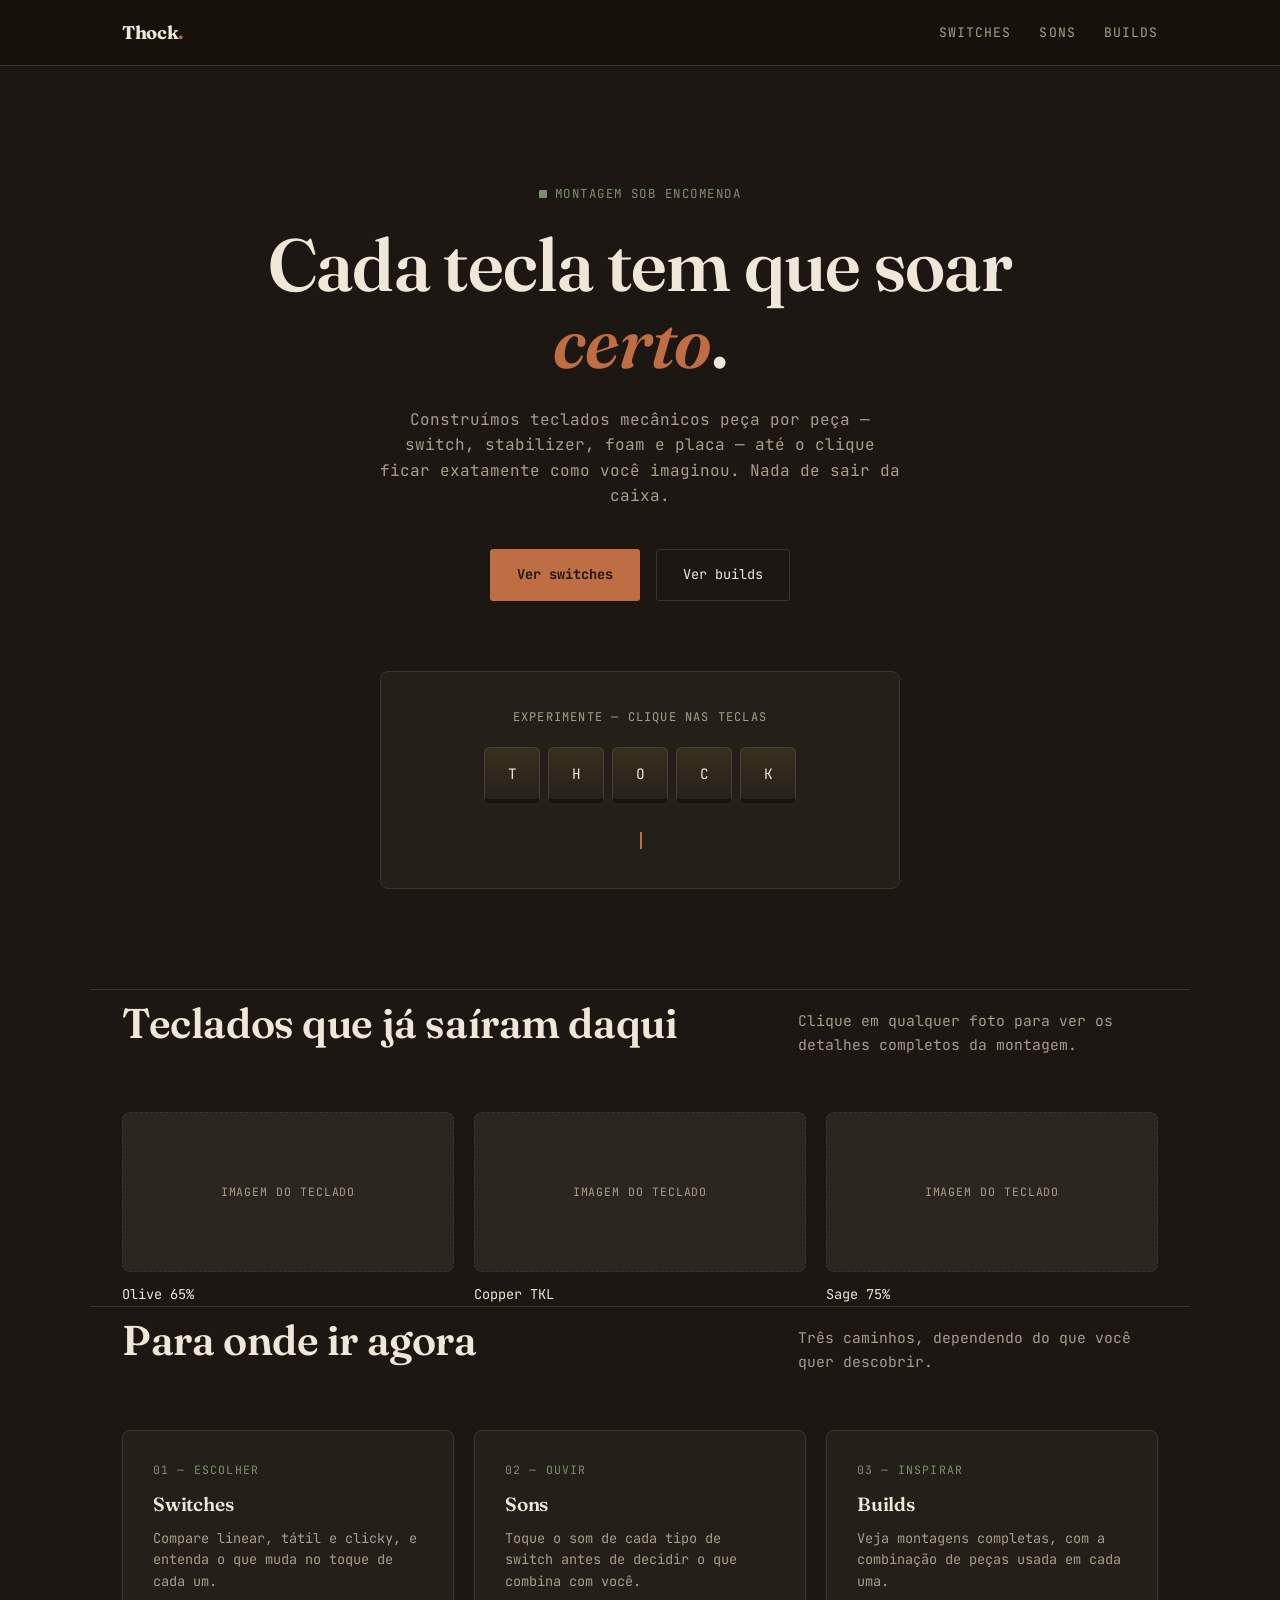
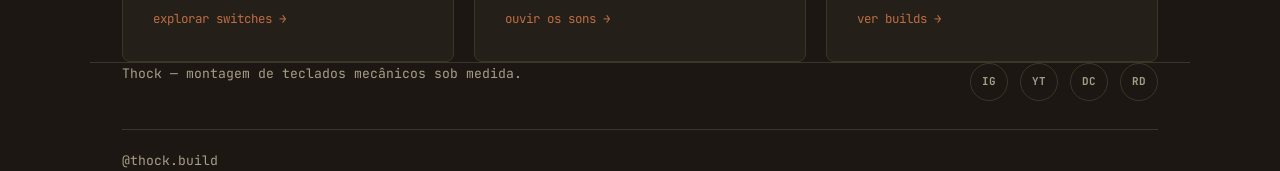
==== Projeto pratico 2/index.html @ 2ace622f "Add files via upload" ====
<!DOCTYPE html>
<html lang="pt-BR">
<head>
<meta charset="UTF-8">
<meta name="viewport" content="width=device-width, initial-scale=1.0">
<title>Thock — teclados mecânicos feitos sob medida</title>
<link rel="preconnect" href="https://fonts.googleapis.com">
<link rel="preconnect" href="https://fonts.gstatic.com" crossorigin>
<link href="https://fonts.googleapis.com/css2?family=Fraunces:opsz,wght@9..144,400;9..144,600;9..144,700&family=JetBrains+Mono:wght@400;500;700&display=swap" rel="stylesheet">
<link rel="stylesheet" href="styles.css">
</head>
<body>

<!-- MENU DO SITE — igual em todas as páginas. O link ativo (nenhum aqui, já que é a home)
     ganha a classe "active" nas outras páginas para indicar onde você está -->
<header class="site-header">
  <nav aria-label="Navegação principal">
    <a class="logo" href="index.html">Thock<span>.</span></a>
    <ul class="nav-links">
      <li><a href="switches.html">Switches</a></li>
      <li><a href="sounds.html">Sons</a></li>
      <li><a href="builds.html">Builds</a></li>
    </ul>
  </nav>
</header>

<main>
  <!-- ===================== HERO — centralizado, com animação de entrada (ver styles.css) ===================== -->
  <header class="hero wrap">
    <span class="eyebrow">montagem sob encomenda</span>
    <h1>Cada tecla tem que soar <em>certo</em>.</h1>
    <p>Construímos teclados mecânicos peça por peça — switch, stabilizer, foam e placa — até o clique ficar exatamente como você imaginou. Nada de sair da caixa.</p>
    <div class="cta-row">
      <a class="btn btn-primary" href="switches.html">Ver switches</a>
      <a class="btn btn-ghost" href="builds.html">Ver builds</a>
    </div>

    <div class="keycap-demo">
      <div class="hint">experimente — clique nas teclas</div>
      <div class="keys" id="keys"></div>
      <div class="typed-out" id="typedOut"><span class="cursor"></span></div>
    </div>
  </header>

  <!-- ===================== GALERIA — fotos clicáveis, levam até builds.html ===================== -->
  <section id="galeria" class="wrap" aria-labelledby="galeria-heading">
    <div class="section-head">
      <h2 id="galeria-heading">Teclados que já saíram daqui</h2>
      <p>Clique em qualquer foto para ver os detalhes completos da montagem.</p>
    </div>
    <div class="gallery-grid">
      <!-- Cada item é um LINK (<a>) inteiro, não só a imagem — clicar em qualquer parte do card leva a builds.html -->
      <a class="gallery-item" href="builds.html">
        <!-- ESPAÇO PARA IMAGEM: troque esta <div> por <img class="img-placeholder" src="foto.jpg" alt="Teclado Olive 65%"> -->
        <div class="img-placeholder">imagem do teclado</div>
        <div class="caption"><span>Olive 65%</span><span class="arrow">→</span></div>
      </a>
      <a class="gallery-item" href="builds.html">
        <div class="img-placeholder">imagem do teclado</div>
        <div class="caption"><span>Copper TKL</span><span class="arrow">→</span></div>
      </a>
      <a class="gallery-item" href="builds.html">
        <div class="img-placeholder">imagem do teclado</div>
        <div class="caption"><span>Sage 75%</span><span class="arrow">→</span></div>
      </a>
    </div>
  </section>

  <!-- ===================== CARDS-GUIA — navegação alternativa, além do menu do topo ===================== -->
  <section id="explorar" class="wrap" aria-labelledby="explorar-heading">
    <div class="section-head">
      <h2 id="explorar-heading">Para onde ir agora</h2>
      <p>Três caminhos, dependendo do que você quer descobrir.</p>
    </div>
    <div class="guide-grid">
      <a class="guide-card" href="switches.html">
        <span class="tag">01 — Escolher</span>
        <h3>Switches</h3>
        <p>Compare linear, tátil e clicky, e entenda o que muda no toque de cada um.</p>
        <span class="go">explorar switches →</span>
      </a>
      <a class="guide-card" href="sounds.html">
        <span class="tag">02 — Ouvir</span>
        <h3>Sons</h3>
        <p>Toque o som de cada tipo de switch antes de decidir o que combina com você.</p>
        <span class="go">ouvir os sons →</span>
      </a>
      <a class="guide-card" href="builds.html">
        <span class="tag">03 — Inspirar</span>
        <h3>Builds</h3>
        <p>Veja montagens completas, com a combinação de peças usada em cada uma.</p>
        <span class="go">ver builds →</span>
      </a>
    </div>
  </section>
</main>

<!-- RODAPÉ — igual em todas as páginas -->
<footer class="wrap">
  <div class="footer-top">
    <div>Thock — montagem de teclados mecânicos sob medida.</div>
    <!-- Redes sociais fictícias, coerentes com o tema (comunidade de teclados mecânicos).
         Troque os href="#" pelos links reais quando o projeto virar algo de verdade. -->
    <div class="social-links">
      <a href="#" aria-label="Instagram do Thock">IG</a>
      <a href="#" aria-label="YouTube do Thock">YT</a>
      <a href="#" aria-label="Discord da comunidade Thock">DC</a>
      <a href="#" aria-label="Reddit r/thockbuilds">RD</a>
    </div>
  </div>
  <div class="footer-bottom">
    <span>@thock.build</span>
  </div>
</footer>

<script src="main.js"></script>

</body>
</html>
---- Projeto pratico 2/styles.css ----
/* ======================================================
   VARIÁVEIS DE COR
   Paleta "oficina" — mais terrosa e menos "joia formal"
   que a versão anterior (cobre virou argila, o verde ficou
   mais fosco). Mude só aqui pra trocar o tema inteiro.
   ====================================================== */
:root{
  --bg:#1c1712;          /* fundo geral — marrom quase preto, mas não tão "premium/frio" quanto antes */
  --surface:#241f18;     /* fundo de cards e caixas elevadas */
  --surface-2:#2c2620;   /* uma camada a mais de profundidade, usada em hover */
  --text:#efe7d8;        /* texto principal */
  --text-dim:#a89d89;    /* texto secundário / parágrafos */
  --clay:#bf6d43;        /* cor de destaque principal — argila/terracota (antes era um "brass" mais dourado) */
  --moss:#7c8f6d;        /* cor de destaque secundária — verde musgo, mais fosco que antes */
  --line:#3c352a;        /* bordas e divisórias */
}

*{ margin:0; padding:0; box-sizing:border-box; }
html{ scroll-behavior:smooth; }

body{
  background:var(--bg);
  color:var(--text);
  font-family:'JetBrains Mono', monospace;
  line-height:1.6;
  overflow-x:hidden;
}

h1,h2,h3{
  font-family:'Fraunces', serif;
  font-weight:600;
  letter-spacing:-0.01em;
}

a{ color:inherit; }
::selection{ background:var(--clay); color:var(--bg); }
:focus-visible{ outline:2px solid var(--clay); outline-offset:3px; }

.wrap{
  max-width:1100px;
  margin:0 auto;
  padding:0 32px;
}

/* ======================================================
   NAV — barra fixa no topo, presente em TODAS as páginas
   Corrigido: fundo mais opaco e cor de texto fixa, pra não
   depender só do backdrop-filter (que pode falhar de
   carregar antes da fonte / em navegadores sem suporte).
   ====================================================== */
header.site-header{
  position:fixed;
  top:0; left:0; right:0;
  z-index:50;
  background:#161209;             /* cor sólida de base — sempre visível, mesmo sem blur */
  background:rgba(22,18,12,0.96); /* opacidade bem alta (quase sólida) por cima da cor sólida acima */
  backdrop-filter:blur(8px);      /* efeito vidro — só some se o navegador não suportar, mas o fundo acima já resolve */
  -webkit-backdrop-filter:blur(8px);
  border-bottom:1px solid var(--line);
}
nav{
  display:flex;
  align-items:center;
  justify-content:space-between;
  padding:18px 32px;
  max-width:1100px;
  margin:0 auto;
}
.logo{
  font-family:'Fraunces', serif;
  font-weight:700;
  font-size:1.15rem;
  letter-spacing:-0.02em;
  color:var(--text); /* cor fixa (não herdada), garante contraste desde o primeiro frame */
  text-decoration:none;
}
.logo span{ color:var(--clay); }
.nav-links{
  display:flex;
  gap:28px;
  list-style:none;
  font-size:0.82rem;
  text-transform:uppercase;
  letter-spacing:0.08em;
}
.nav-links a{
  text-decoration:none;
  color:var(--text-dim);
  transition:color .2s;
  padding-bottom:4px;
  border-bottom:2px solid transparent; /* reservado para o indicador de página ativa */
}
.nav-links a:hover{ color:var(--clay); }
.nav-links a.active{
  color:var(--text);
  border-bottom-color:var(--clay); /* sublinhado sutil indicando em que página você está */
}
.nav-links li{ display:list-item; }
@media (max-width:640px){ .nav-links{ display:none; } }

/* ======================================================
   BOTÕES — usados em vários lugares do site
   ====================================================== */
.btn{
  font-family:'JetBrains Mono', monospace;
  font-size:0.85rem;
  padding:14px 26px;
  border-radius:3px;
  text-decoration:none;
  display:inline-block;
  transition:transform .15s, background .15s;
  border:1px solid transparent;
}
.btn-primary{ background:var(--clay); color:var(--bg); font-weight:700; }
.btn-primary:hover{ transform:translateY(-2px); }
.btn-ghost{ border-color:var(--line); color:var(--text); }
.btn-ghost:hover{ border-color:var(--clay); color:var(--clay); }

/* ======================================================
   HERO DA HOME — centralizado, com animação de entrada
   ====================================================== */
.hero{
  padding:180px 0 100px;
  text-align:center;         /* título e texto centralizados, como pedido */
}
.hero .eyebrow{
  display:inline-flex;
  align-items:center;
  gap:8px;
  font-size:0.78rem;
  text-transform:uppercase;
  letter-spacing:0.12em;
  color:var(--moss);
  margin-bottom:22px;
}
.hero .eyebrow::before{
  content:'';
  width:8px; height:8px;
  background:var(--moss);
  border-radius:1px;
  display:inline-block;
}
.hero h1{
  font-size:clamp(2.6rem, 6vw, 4.6rem);
  line-height:1.05;
  max-width:16ch;
  margin:0 auto 26px;   /* margin auto centraliza o bloco de texto mesmo com max-width */
}
.hero h1 em{ font-style:italic; color:var(--clay); }
.hero p{
  max-width:52ch;
  margin:0 auto 40px;
  color:var(--text-dim);
}
.hero .cta-row{
  display:flex;
  gap:16px;
  justify-content:center;  /* botões centralizados */
  flex-wrap:wrap;
}

/* Animação de entrada: cada elemento do hero "sobe e aparece",
   em sequência (cada um com um pouquinho mais de atraso que o anterior) */
@keyframes fadeUp{
  from{ opacity:0; transform:translateY(14px); }
  to{ opacity:1; transform:translateY(0); }
}
.hero .eyebrow{ animation:fadeUp .6s ease both; }
.hero h1{ animation:fadeUp .6s ease .12s both; }
.hero p{ animation:fadeUp .6s ease .24s both; }
.hero .cta-row{ animation:fadeUp .6s ease .36s both; }
.hero .keycap-demo{ animation:fadeUp .6s ease .48s both; }

/* ======================================================
   DEMO INTERATIVA DE TECLAS (na home)
   ====================================================== */
.keycap-demo{
  margin:70px auto 0;
  max-width:520px;              /* centraliza a caixa junto com o resto do hero */
  padding:36px 28px;
  background:var(--surface);
  border:1px solid var(--line);
  border-radius:8px;
}
.keycap-demo .hint{
  font-size:0.75rem;
  color:var(--text-dim);
  text-transform:uppercase;
  letter-spacing:0.1em;
  margin-bottom:20px;
}
.keys{ display:flex; gap:8px; flex-wrap:wrap; justify-content:center; }
.key{
  --depress:0px;
  width:56px; height:56px;
  background:linear-gradient(180deg, #37311f, #26201a);
  border:1px solid #4a4331;
  border-bottom:4px solid #17130d;
  border-radius:6px;
  display:flex; align-items:center; justify-content:center;
  font-size:0.9rem;
  color:var(--text);
  cursor:pointer;
  user-select:none;
  transform:translateY(var(--depress));
  transition:transform .06s ease-out, border-bottom-width .06s ease-out, box-shadow .15s;
  position:relative;
}
.key:active, .key.pressed{
  --depress:3px;
  border-bottom-width:1px;
  box-shadow:0 0 0 2px rgba(191,109,67,0.25);
}
.key::after{
  content:'';
  position:absolute; inset:0;
  border-radius:6px;
  background:radial-gradient(circle, rgba(191,109,67,0.35), transparent 70%);
  opacity:0;
  transition:opacity .3s;
  pointer-events:none;
}
.key.rippled::after{ opacity:1; animation:ripple .5s ease-out; }
@keyframes ripple{ from{ opacity:0.7; } to{ opacity:0; transform:scale(1.4); } }
.typed-out{
  margin-top:22px;
  min-height:1.4em;
  font-size:1.05rem;
  color:var(--clay);
  text-align:center;
}
.typed-out .cursor{
  display:inline-block; width:2px; height:1em;
  background:var(--clay);
  vertical-align:text-bottom;
  animation:blink 1s step-end infinite;
  margin-left:2px;
}
@keyframes blink{ 50%{ opacity:0; } }

/* ======================================================
   SEÇÕES GERAIS (usado em todas as páginas)
   ====================================================== */
section{ padding:100px 0; border-top:1px solid var(--line); }
.section-head{
  display:flex;
  justify-content:space-between;
  align-items:flex-end;
  gap:24px;
  margin-bottom:56px;
  flex-wrap:wrap;
}
.section-head h2{ font-size:clamp(1.8rem, 3.4vw, 2.6rem); }
.section-head p{ color:var(--text-dim); max-width:40ch; font-size:0.92rem; }

/* Cabeçalho simples usado no TOPO das páginas internas (Switches, Sons, Builds) —
   diferente do .hero da home: não é centralizado, fica logo abaixo do menu fixo */
.page-hero{
  padding:170px 0 70px;
  border-top:none;
}
.page-hero .eyebrow{
  display:inline-flex; align-items:center; gap:8px;
  font-size:0.78rem; text-transform:uppercase; letter-spacing:0.12em;
  color:var(--moss); margin-bottom:18px;
}
.page-hero .eyebrow::before{
  content:''; width:8px; height:8px; background:var(--moss);
  border-radius:1px; display:inline-block;
}
.page-hero h1{ font-size:clamp(2.2rem, 5vw, 3.4rem); margin-bottom:18px; }
.page-hero p{ color:var(--text-dim); max-width:60ch; }

/* ======================================================
   ESPAÇO RESERVADO PARA IMAGENS — placeholder visual
   Troque a <div class="img-placeholder"> por uma <img>
   (mesmas classes de tamanho) assim que tiver as fotos.
   ====================================================== */
.img-placeholder{
  display:flex;
  align-items:center;
  justify-content:center;
  background:var(--surface-2);
  border:1px dashed var(--line);
  border-radius:8px;
  color:var(--text-dim);
  font-size:0.72rem;
  text-transform:uppercase;
  letter-spacing:0.08em;
  text-align:center;
  padding:12px;
}

/* ======================================================
   SWITCHES — cards de comparação (home teaser E página switches.html)
   ====================================================== */
.switch-grid{
  display:grid;
  grid-template-columns:repeat(3, 1fr);
  gap:1px;
  background:var(--line);
  border:1px solid var(--line);
}
@media (max-width:800px){ .switch-grid{ grid-template-columns:1fr; } }
.switch-card{ background:var(--bg); padding:36px 30px; }
.switch-card .tag{
  font-size:0.72rem; text-transform:uppercase; letter-spacing:0.1em;
  color:var(--moss); margin-bottom:14px; display:block;
}
.switch-card h2, .switch-card h3{ font-size:1.3rem; margin-bottom:10px; }
.switch-card p{ color:var(--text-dim); font-size:0.92rem; margin-bottom:14px; }
.switch-card ul{
  color:var(--text-dim);
  font-size:0.85rem;
  padding-left:18px;
  margin-bottom:18px;
}
.switch-card li{ margin-bottom:6px; }
.switch-card .img-placeholder{ height:150px; margin-bottom:18px; }
.curve{ width:100%; height:44px; }
.curve path{ fill:none; stroke:var(--clay); stroke-width:2; }

/* ======================================================
   PÁGINA DE SONS — cards com botão de tocar som sintetizado
   ====================================================== */
.sound-grid{
  display:grid;
  grid-template-columns:repeat(3, 1fr);
  gap:24px;
}
@media (max-width:800px){ .sound-grid{ grid-template-columns:1fr; } }
.sound-card{
  background:var(--surface);
  border:1px solid var(--line);
  border-radius:8px;
  padding:30px;
  text-align:center;
}
.sound-card .tag{
  font-size:0.72rem; text-transform:uppercase; letter-spacing:0.1em;
  color:var(--moss); margin-bottom:10px; display:block;
}
.sound-card h2{ font-size:1.25rem; margin-bottom:14px; }
.sound-card .phrase{
  color:var(--text-dim);
  font-style:italic;
  font-size:0.92rem;
  margin-bottom:22px;
  min-height:2.6em;
}
.sound-card .waveform-mini{
  display:flex; align-items:flex-end; justify-content:center;
  gap:3px; height:40px; margin-bottom:20px;
}
.sound-card .waveform-mini .bar{
  width:4px; background:var(--line); border-radius:2px;
  transition:background .2s, transform .2s;
}
.sound-card .waveform-mini.playing .bar{
  background:var(--clay);
  animation:sway .5s ease-in-out infinite;
}
@keyframes sway{ 0%,100%{ transform:scaleY(0.3); } 50%{ transform:scaleY(1); } }
.play-btn{
  font-family:'JetBrains Mono', monospace;
  font-size:0.82rem;
  padding:12px 22px;
  border-radius:3px;
  background:transparent;
  border:1px solid var(--clay);
  color:var(--clay);
  cursor:pointer;
  transition:background .15s, color .15s;
}
.play-btn:hover{ background:var(--clay); color:var(--bg); }
.sound-note{
  color:var(--text-dim);
  font-size:0.82rem;
  margin-top:40px;
  text-align:center;
}

/* ======================================================
   BUILDS — cards de montagens (home teaser E página builds.html)
   ====================================================== */
.build-row{
  display:grid;
  grid-template-columns:repeat(3,1fr);
  gap:24px;
}
@media (max-width:800px){ .build-row{ grid-template-columns:1fr; } }
.build-card{
  background:var(--surface);
  border:1px solid var(--line);
  border-radius:8px;
  padding:26px;
}
.build-card .img-placeholder{ width:100%; height:150px; margin-bottom:18px; }
.build-card h2, .build-card h3{ font-size:1.1rem; margin-bottom:6px; }
.build-card p{ color:var(--text-dim); font-size:0.88rem; margin-bottom:12px; }
.build-card .specs{
  list-style:none;
  font-size:0.78rem;
  color:var(--text-dim);
  border-top:1px solid var(--line);
  padding-top:12px;
}
.build-card .specs li{ margin-bottom:4px; }
.build-card .specs b{ color:var(--text); font-weight:600; }

/* ======================================================
   GALERIA NA HOME — fotos de teclados clicáveis, levam a builds.html
   ====================================================== */
.gallery-grid{
  display:grid;
  grid-template-columns:repeat(3, 1fr);
  gap:20px;
}
@media (max-width:800px){ .gallery-grid{ grid-template-columns:1fr 1fr; } }
@media (max-width:520px){ .gallery-grid{ grid-template-columns:1fr; } }
.gallery-item{
  display:block;
  text-decoration:none;
  color:inherit;
  transition:transform .2s;
}
.gallery-item:hover{ transform:translateY(-4px); } /* leve "levantada" ao passar o mouse, indica que é clicável */
.gallery-item .img-placeholder{
  height:160px;
  margin-bottom:12px;
  transition:border-color .2s;
}
.gallery-item:hover .img-placeholder{ border-color:var(--clay); }
.gallery-item .caption{
  font-size:0.85rem;
  display:flex;
  justify-content:space-between;
  align-items:center;
}
.gallery-item .caption .arrow{
  color:var(--clay);
  opacity:0;
  transition:opacity .2s, transform .2s;
  transform:translateX(-4px);
}
.gallery-item:hover .caption .arrow{ opacity:1; transform:translateX(0); }

/* ======================================================
   CARDS-GUIA — botões grandes de navegação no fim da home
   ====================================================== */
.guide-grid{
  display:grid;
  grid-template-columns:repeat(3, 1fr);
  gap:20px;
}
@media (max-width:800px){ .guide-grid{ grid-template-columns:1fr; } }
.guide-card{
  display:block;
  background:var(--surface);
  border:1px solid var(--line);
  border-radius:8px;
  padding:30px;
  text-decoration:none;
  color:inherit;
  transition:border-color .2s, transform .2s;
}
.guide-card:hover{ border-color:var(--clay); transform:translateY(-3px); }
.guide-card .tag{
  font-size:0.72rem; text-transform:uppercase; letter-spacing:0.1em;
  color:var(--moss); margin-bottom:10px; display:block;
}
.guide-card h3{ font-size:1.2rem; margin-bottom:8px; }
.guide-card p{ color:var(--text-dim); font-size:0.85rem; }
.guide-card .go{
  display:inline-block;
  margin-top:16px;
  font-size:0.78rem;
  color:var(--clay);
}

/* ======================================================
   RODAPÉ + REDES SOCIAIS FICTÍCIAS
   ====================================================== */
footer{
  padding:60px 0 40px;
  border-top:1px solid var(--line);
  color:var(--text-dim);
  font-size:0.82rem;
}
.footer-top{
  display:flex;
  justify-content:space-between;
  flex-wrap:wrap;
  gap:24px;
  margin-bottom:28px;
}
footer a{ color:var(--clay); text-decoration:none; }
.social-links{
  display:flex;
  gap:12px;
}
.social-links a{
  width:38px; height:38px;
  border:1px solid var(--line);
  border-radius:50%;
  display:flex; align-items:center; justify-content:center;
  font-size:0.68rem;
  font-weight:700;
  letter-spacing:0.02em;
  color:var(--text-dim);
  transition:border-color .2s, color .2s;
}
.social-links a:hover{ border-color:var(--clay); color:var(--clay); }
.footer-bottom{
  display:flex;
  justify-content:space-between;
  flex-wrap:wrap;
  gap:16px;
  border-top:1px solid var(--line);
  padding-top:20px;
}

@media (prefers-reduced-motion: reduce){
  *{ animation-duration:0.001ms !important; animation-iteration-count:1 !important; transition-duration:0.001ms !important; }
}
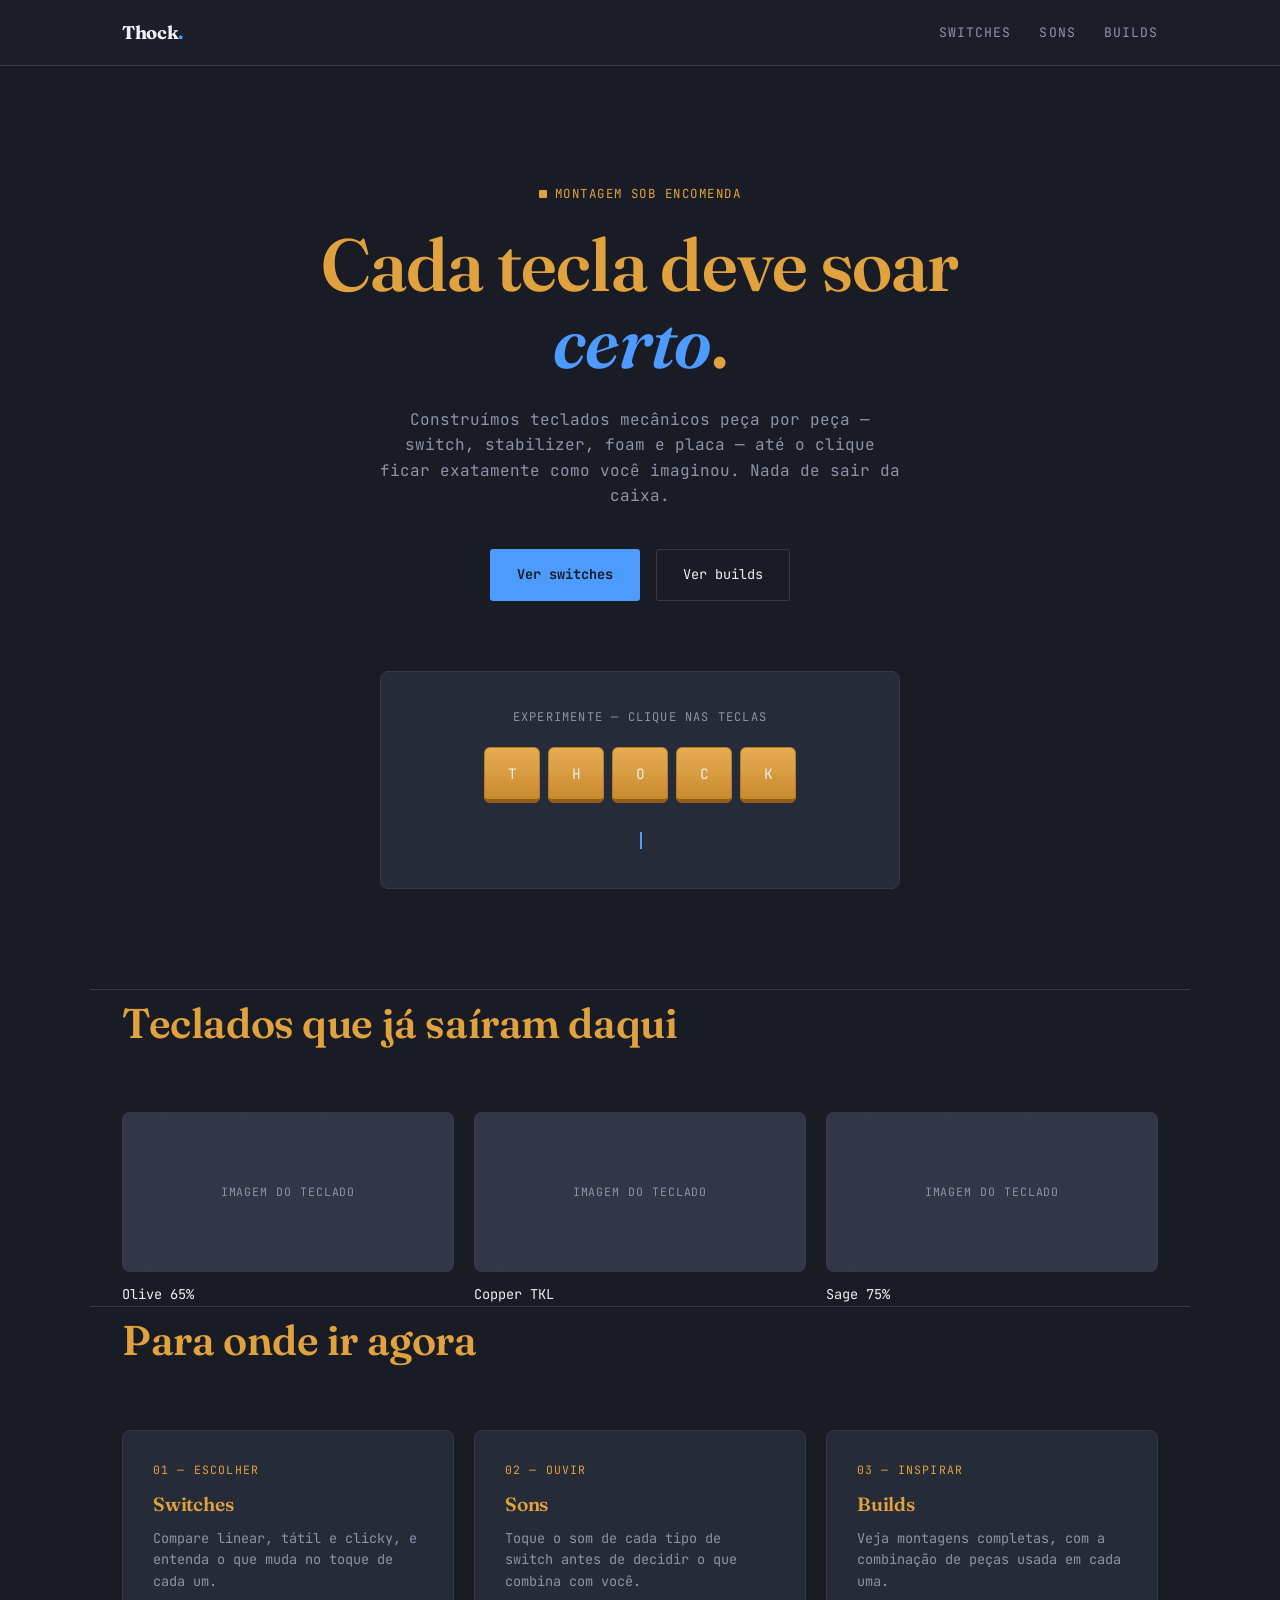
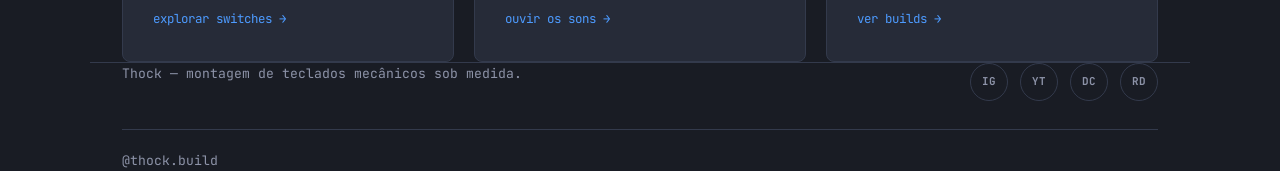
==== commit fcf98ac8: "Add files via upload" ====
--- a/Projeto pratico 2/index.html
+++ b/Projeto pratico 2/index.html
@@ -28,7 +28,7 @@
   <!-- ===================== HERO — centralizado, com animação de entrada (ver styles.css) ===================== -->
   <header class="hero wrap">
     <span class="eyebrow">montagem sob encomenda</span>
-    <h1>Cada tecla tem que soar <em>certo</em>.</h1>
+    <h1>Cada tecla deve soar <em>certo</em>.</h1>
     <p>Construímos teclados mecânicos peça por peça — switch, stabilizer, foam e placa — até o clique ficar exatamente como você imaginou. Nada de sair da caixa.</p>
     <div class="cta-row">
       <a class="btn btn-primary" href="switches.html">Ver switches</a>
@@ -46,7 +46,6 @@
   <section id="galeria" class="wrap" aria-labelledby="galeria-heading">
     <div class="section-head">
       <h2 id="galeria-heading">Teclados que já saíram daqui</h2>
-      <p>Clique em qualquer foto para ver os detalhes completos da montagem.</p>
     </div>
     <div class="gallery-grid">
       <!-- Cada item é um LINK (<a>) inteiro, não só a imagem — clicar em qualquer parte do card leva a builds.html -->
@@ -70,7 +69,6 @@
   <section id="explorar" class="wrap" aria-labelledby="explorar-heading">
     <div class="section-head">
       <h2 id="explorar-heading">Para onde ir agora</h2>
-      <p>Três caminhos, dependendo do que você quer descobrir.</p>
     </div>
     <div class="guide-grid">
       <a class="guide-card" href="switches.html">
--- a/Projeto pratico 2/styles.css
+++ b/Projeto pratico 2/styles.css
@@ -5,14 +5,14 @@
    mais fosco). Mude só aqui pra trocar o tema inteiro.
    ====================================================== */
 :root{
-  --bg:#1c1712;          /* fundo geral — marrom quase preto, mas não tão "premium/frio" quanto antes */
-  --surface:#241f18;     /* fundo de cards e caixas elevadas */
-  --surface-2:#2c2620;   /* uma camada a mais de profundidade, usada em hover */
-  --text:#efe7d8;        /* texto principal */
-  --text-dim:#a89d89;    /* texto secundário / parágrafos */
-  --clay:#bf6d43;        /* cor de destaque principal — argila/terracota (antes era um "brass" mais dourado) */
-  --moss:#7c8f6d;        /* cor de destaque secundária — verde musgo, mais fosco que antes */
-  --line:#3c352a;        /* bordas e divisórias */
+  --bg:#191C24;          /* fundo geral */
+  --surface:#262b38;     /* fundo de cards e caixas elevadas */
+  --surface-2:#313749;   /* uma camada a mais de profundidade, usada em hover */
+  --text:#eef0f6;        /* texto principal */
+  --text-dim:#8d93a8;    /* texto secundário / parágrafos */
+  --clay:#4d9bff;        /* cor de destaque principal */
+  --moss:#e0a13f;        /* cor de destaque secundária */
+  --line:#333a4c;        /* bordas e divisórias */
 }
 
 *{ margin:0; padding:0; box-sizing:border-box; }
@@ -30,6 +30,7 @@
   font-family:'Fraunces', serif;
   font-weight:600;
   letter-spacing:-0.01em;
+  color:var(--moss); /* tom mostarda/amarelo nos titulos */
 }
 
 a{ color:inherit; }
@@ -52,8 +53,8 @@
   position:fixed;
   top:0; left:0; right:0;
   z-index:50;
-  background:#161209;             /* cor sólida de base — sempre visível, mesmo sem blur */
-  background:rgba(22,18,12,0.96); /* opacidade bem alta (quase sólida) por cima da cor sólida acima */
+  background:#1c1f29;             /* cor sólida de base — sempre visível, mesmo sem blur */
+  background:rgba(28,31,41,0.96); /* opacidade bem alta (quase sólida) por cima da cor sólida acima */
   backdrop-filter:blur(8px);      /* efeito vidro — só some se o navegador não suportar, mas o fundo acima já resolve */
   -webkit-backdrop-filter:blur(8px);
   border-bottom:1px solid var(--line);
@@ -193,13 +194,13 @@
 .key{
   --depress:0px;
   width:56px; height:56px;
-  background:linear-gradient(180deg, #37311f, #26201a);
-  border:1px solid #4a4331;
-  border-bottom:4px solid #17130d;
+  background:linear-gradient(180deg, #e6ac52, #c98a2e); /* caixa das teclas na cor mostarda/amarelo */
+  border:1px solid #b87c28;
+  border-bottom:4px solid #8f5f1a;
   border-radius:6px;
   display:flex; align-items:center; justify-content:center;
   font-size:0.9rem;
-  color:var(--text);
+  color:var(--text); /* letras das teclas demo */
   cursor:pointer;
   user-select:none;
   transform:translateY(var(--depress));
